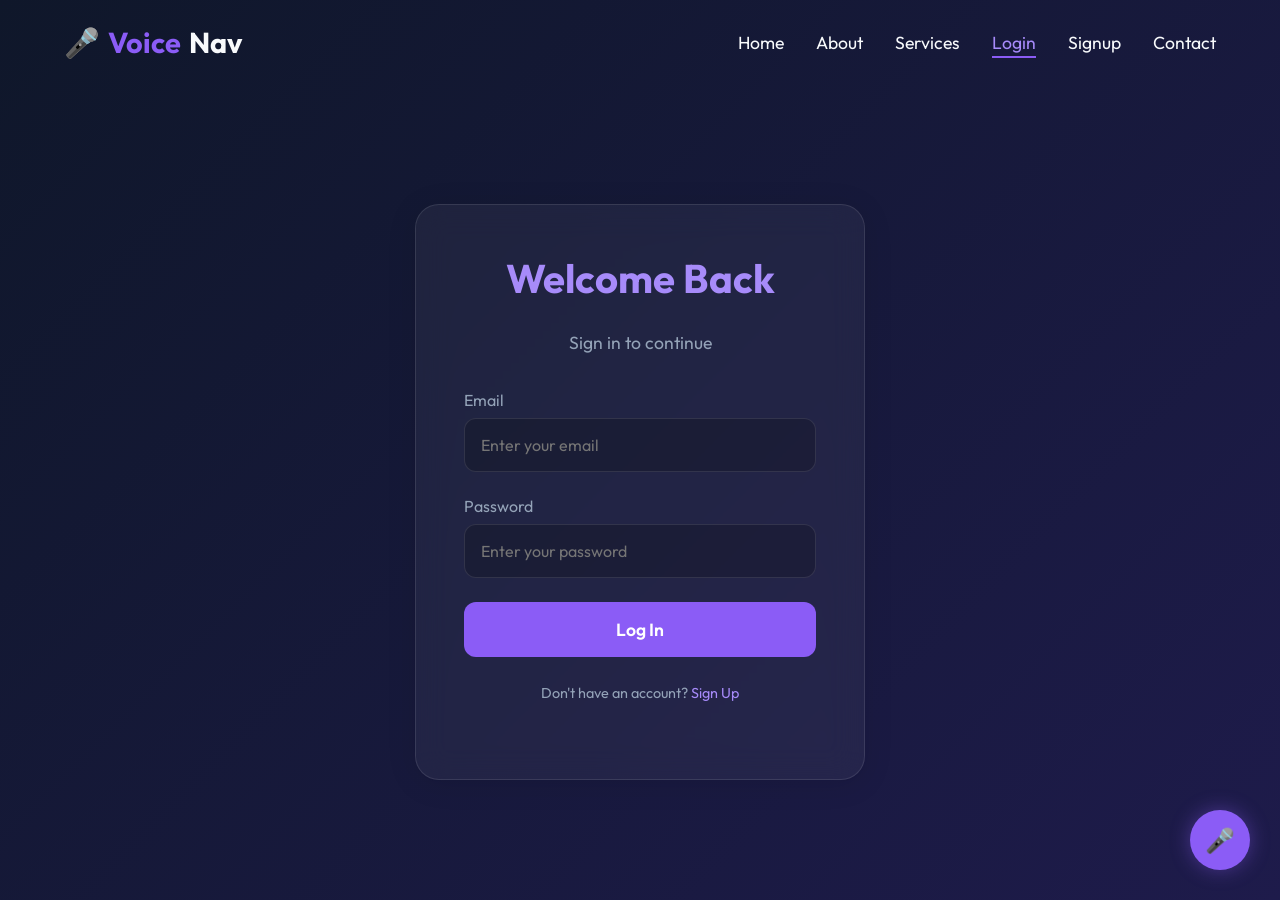
==== login.html @ f4565e4d "Add files via upload" ====
<!DOCTYPE html>
<html lang="en">
<head>
    <meta charset="UTF-8">
    <meta name="viewport" content="width=device-width, initial-scale=1.0">
    <title>Login - Speech Navigation</title>
    <meta name="description" content="Login to your account.">
    <link rel="stylesheet" href="css/style.css">
</head>
<body>
    <nav>
        <a href="index.html" class="logo">🎤 <span>Voice</span>Nav</a>
        <ul class="nav-links">
            <li><a href="index.html">Home</a></li>
            <li><a href="about.html">About</a></li>
            <li><a href="services.html">Services</a></li>
            <li><a href="login.html">Login</a></li>
            <li><a href="signup.html">Signup</a></li>
            <li><a href="contact.html">Contact</a></li>
        </ul>
    </nav>

    <main>
        <div class="glass-panel page-content" style="max-width: 450px; width: 100%;">
            <h2 style="text-align: center;">Welcome Back</h2>
            <p style="text-align: center; margin-bottom: 2rem;">Sign in to continue</p>
            
            <form onsubmit="event.preventDefault();">
                <div class="form-group">
                    <label for="email">Email</label>
                    <input type="email" id="email" placeholder="Enter your email" required>
                </div>
                <div class="form-group">
                    <label for="password">Password</label>
                    <input type="password" id="password" placeholder="Enter your password" required>
                </div>
                <button type="submit" class="btn-primary">Log In</button>
            </form>
            <p style="text-align: center; margin-top: 1.5rem; font-size: 0.9rem;">
                Don't have an account? <a href="signup.html" style="color: var(--accent-hover); text-decoration: none;">Sign Up</a>
            </p>
        </div>

        <!-- Floating Mic Button & Status Box (Required on every page for voice nav) -->
        <div class="mic-container" style="position: fixed; bottom: 20px; right: 20px; width: 80px; height: 80px; margin: 0;">
            <div class="wave"></div>
            <div class="wave"></div>
            <button class="mic-btn" id="micBtn" style="width: 60px; height: 60px; font-size: 1.5rem;">🎤</button>
        </div>
        <div class="glass-panel status-box" id="statusBox" style="position: fixed; bottom: 120px; right: 20px; z-index: 1000; min-width: 250px;">
            <div class="status-text" id="statusText">Status</div>
            <div class="recognized-text" id="recognizedText" style="font-size: 1.1rem;">Waiting...</div>
        </div>
    </main>

    <script src="js/navigation.js"></script>
    <script src="js/speech.js"></script>
</body>
</html>
---- css/style.css ----
@import url('https://fonts.googleapis.com/css2?family=Outfit:wght@300;400;600;700&display=swap');

:root {
    --bg-gradient-1: #0f172a;
    --bg-gradient-2: #1e1b4b;
    --glass-bg: rgba(255, 255, 255, 0.05);
    --glass-border: rgba(255, 255, 255, 0.1);
    --text-primary: #f8fafc;
    --text-secondary: #94a3b8;
    --accent-color: #8b5cf6;
    --accent-hover: #a78bfa;
    --success-color: #10b981;
    --error-color: #ef4444;
}

* {
    margin: 0;
    padding: 0;
    box-sizing: border-box;
    font-family: 'Outfit', sans-serif;
}

body {
    background: linear-gradient(135deg, var(--bg-gradient-1), var(--bg-gradient-2));
    color: var(--text-primary);
    min-height: 100vh;
    overflow-x: hidden;
    scroll-behavior: smooth;
    display: flex;
    flex-direction: column;
}

/* Glassmorphism Utilities */
.glass-panel {
    background: var(--glass-bg);
    backdrop-filter: blur(16px);
    -webkit-backdrop-filter: blur(16px);
    border: 1px solid var(--glass-border);
    border-radius: 24px;
    box-shadow: 0 4px 30px rgba(0, 0, 0, 0.1);
}

/* Navigation Bar */
nav {
    display: flex;
    justify-content: space-between;
    align-items: center;
    padding: 1.5rem 5%;
    position: sticky;
    top: 0;
    z-index: 100;
    transition: all 0.3s ease;
}

.logo {
    font-size: 1.8rem;
    font-weight: 700;
    color: var(--text-primary);
    text-decoration: none;
    display: flex;
    align-items: center;
    gap: 0.5rem;
}

.logo span {
    color: var(--accent-color);
}

.nav-links {
    display: flex;
    gap: 2rem;
    list-style: none;
}

.nav-links a {
    color: var(--text-primary);
    text-decoration: none;
    font-weight: 400;
    font-size: 1.1rem;
    transition: color 0.3s ease;
    position: relative;
}

.nav-links a::after {
    content: '';
    position: absolute;
    width: 0;
    height: 2px;
    bottom: -4px;
    left: 0;
    background-color: var(--accent-color);
    transition: width 0.3s ease;
}

.nav-links a:hover::after, .nav-links a.active::after {
    width: 100%;
}

.nav-links a:hover, .nav-links a.active {
    color: var(--accent-hover);
}

/* Main Content Container */
main {
    flex: 1;
    display: flex;
    flex-direction: column;
    align-items: center;
    justify-content: center;
    padding: 2rem;
    position: relative;
    z-index: 10;
}

.hero-section {
    text-align: center;
    max-width: 800px;
    margin: 0 auto;
    animation: fadeIn 1s ease-out;
}

h1 {
    font-size: 3.5rem;
    margin-bottom: 1rem;
    background: linear-gradient(to right, #fff, var(--accent-hover));
    -webkit-background-clip: text;
    -webkit-text-fill-color: transparent;
}

p.subtitle {
    font-size: 1.2rem;
    color: var(--text-secondary);
    margin-bottom: 2rem;
}

/* Floating Microphone Button */
.mic-container {
    position: relative;
    display: flex;
    justify-content: center;
    align-items: center;
    margin: 2rem auto;
    width: 150px;
    height: 150px;
}

.mic-btn {
    width: 80px;
    height: 80px;
    border-radius: 50%;
    background: var(--accent-color);
    border: none;
    color: white;
    font-size: 2rem;
    cursor: pointer;
    box-shadow: 0 0 20px rgba(139, 92, 246, 0.4);
    transition: all 0.3s ease;
    z-index: 2;
    display: flex;
    justify-content: center;
    align-items: center;
}

.mic-btn:hover {
    transform: scale(1.1);
    background: var(--accent-hover);
}

/* Listening Waves */
.wave {
    position: absolute;
    top: 50%;
    left: 50%;
    transform: translate(-50%, -50%);
    width: 80px;
    height: 80px;
    border-radius: 50%;
    background: var(--accent-color);
    opacity: 0;
    z-index: 1;
    pointer-events: none;
}

.listening .wave:nth-child(1) {
    animation: pulse 1.5s infinite;
}
.listening .wave:nth-child(2) {
    animation: pulse 1.5s infinite 0.5s;
}

@keyframes pulse {
    0% {
        transform: translate(-50%, -50%) scale(1);
        opacity: 0.6;
    }
    100% {
        transform: translate(-50%, -50%) scale(2.5);
        opacity: 0;
    }
}

/* Status Box */
.status-box {
    margin-top: 2rem;
    padding: 1.5rem 2.5rem;
    text-align: center;
    min-width: 300px;
    opacity: 0;
    transform: translateY(20px);
    transition: all 0.4s ease;
}

.status-box.visible {
    opacity: 1;
    transform: translateY(0);
}

.status-text {
    font-size: 1.2rem;
    font-weight: 600;
    margin-bottom: 0.5rem;
}

.recognized-text {
    font-size: 1.4rem;
    color: var(--accent-hover);
    min-height: 2rem;
}

/* Command Guide */
.command-guide {
    margin-top: 3rem;
    text-align: center;
    padding: 2rem;
    max-width: 600px;
}

.command-guide h3 {
    margin-bottom: 1rem;
    color: var(--text-secondary);
    font-weight: 400;
}

.badges {
    display: flex;
    flex-wrap: wrap;
    gap: 1rem;
    justify-content: center;
}

.badge {
    background: rgba(139, 92, 246, 0.1);
    color: var(--accent-hover);
    padding: 0.5rem 1rem;
    border-radius: 20px;
    font-size: 0.9rem;
    border: 1px solid rgba(139, 92, 246, 0.2);
}

/* Animations */
@keyframes fadeIn {
    from { opacity: 0; transform: translateY(20px); }
    to { opacity: 1; transform: translateY(0); }
}

/* Page specific content */
.page-content {
    max-width: 800px;
    margin: 2rem auto;
    padding: 3rem;
    animation: fadeIn 0.8s ease-out;
}

.page-content h2 {
    font-size: 2.5rem;
    margin-bottom: 1.5rem;
    color: var(--accent-hover);
}

.page-content p {
    font-size: 1.1rem;
    line-height: 1.8;
    color: var(--text-secondary);
    margin-bottom: 1.5rem;
}

/* Forms */
.form-group {
    margin-bottom: 1.5rem;
}

.form-group label {
    display: block;
    margin-bottom: 0.5rem;
    color: var(--text-secondary);
}

.form-group input, .form-group textarea {
    width: 100%;
    padding: 1rem;
    border-radius: 12px;
    border: 1px solid var(--glass-border);
    background: rgba(0, 0, 0, 0.2);
    color: white;
    font-family: inherit;
    font-size: 1rem;
    transition: all 0.3s ease;
}

.form-group input:focus, .form-group textarea:focus {
    outline: none;
    border-color: var(--accent-color);
    background: rgba(0, 0, 0, 0.4);
}

.btn-primary {
    background: var(--accent-color);
    color: white;
    border: none;
    padding: 1rem 2rem;
    border-radius: 12px;
    font-size: 1.1rem;
    font-weight: 600;
    cursor: pointer;
    width: 100%;
    transition: all 0.3s ease;
}

.btn-primary:hover {
    background: var(--accent-hover);
    transform: translateY(-2px);
}

/* Responsive */
@media (max-width: 768px) {
    .nav-links {
        display: none; /* simple hidden on mobile for this static design */
    }
    h1 {
        font-size: 2.5rem;
    }
    .page-content {
        padding: 2rem;
        margin: 1rem;
    }
}
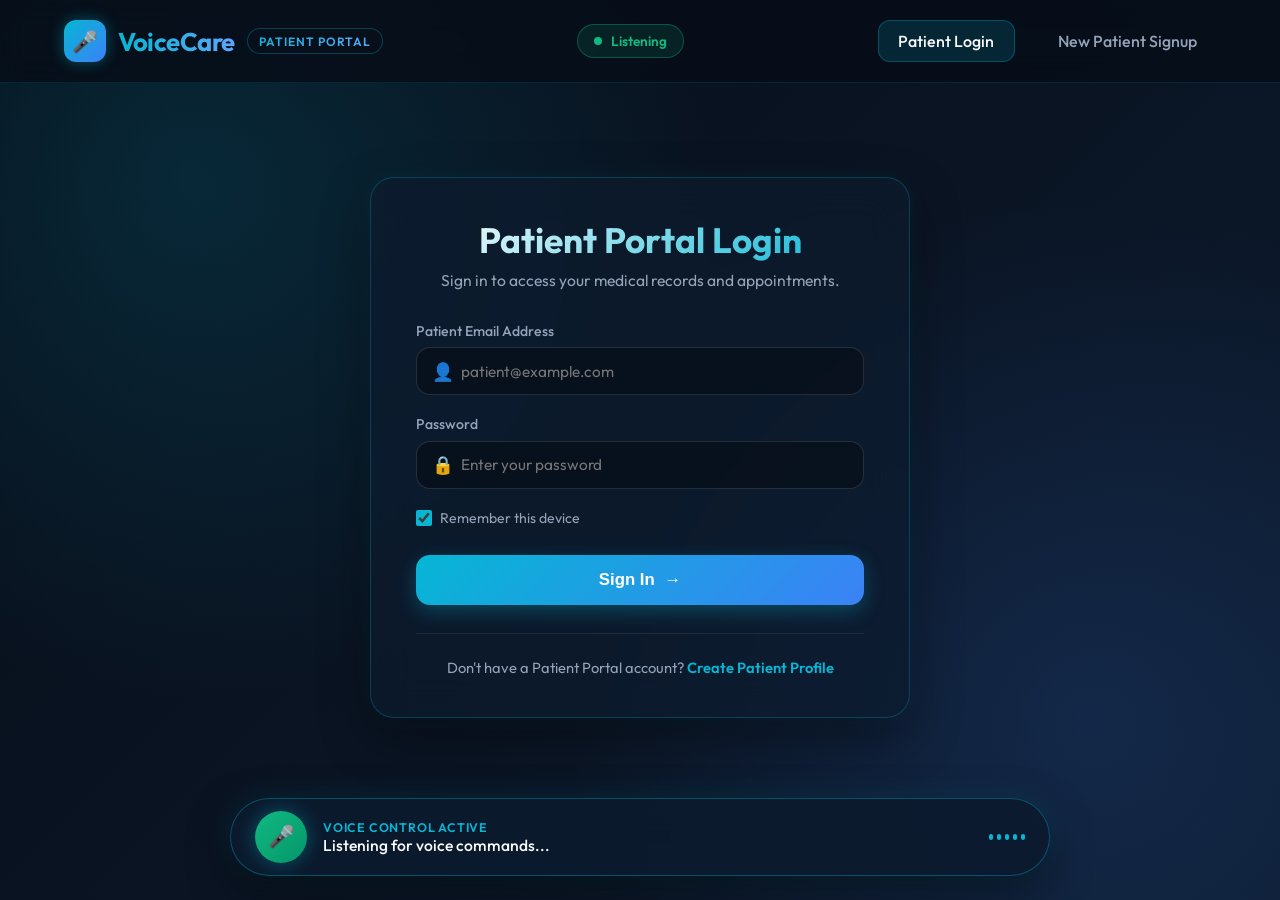
==== commit 2d2cba3f: "gr" ====
--- a/login.html
+++ b/login.html
@@ -3,56 +3,91 @@
 <head>
     <meta charset="UTF-8">
     <meta name="viewport" content="width=device-width, initial-scale=1.0">
-    <title>Login - Speech Navigation</title>
-    <meta name="description" content="Login to your account.">
+    <title>VoiceCare Patient Portal - Secure Login</title>
+    <meta name="description" content="Log in to your VoiceCare Patient Portal.">
     <link rel="stylesheet" href="css/style.css">
 </head>
 <body>
     <nav>
-        <a href="index.html" class="logo">🎤 <span>Voice</span>Nav</a>
+        <a href="login.html" class="logo">
+            <div class="logo-icon">🎤</div>
+            <span>VoiceCare</span>
+            <span class="portal-tag">Patient Portal</span>
+        </a>
+        <div id="voiceStatusPill" class="voice-status-pill">
+            <div class="live-dot"></div>
+            <span id="voiceStatusText">Listening</span>
+        </div>
         <ul class="nav-links">
-            <li><a href="index.html">Home</a></li>
-            <li><a href="about.html">About</a></li>
-            <li><a href="services.html">Services</a></li>
-            <li><a href="login.html">Login</a></li>
-            <li><a href="signup.html">Signup</a></li>
-            <li><a href="contact.html">Contact</a></li>
+            <li><a href="login.html" class="active">Patient Login</a></li>
+            <li><a href="signup.html">New Patient Signup</a></li>
         </ul>
     </nav>
 
     <main>
-        <div class="glass-panel page-content" style="max-width: 450px; width: 100%;">
-            <h2 style="text-align: center;">Welcome Back</h2>
-            <p style="text-align: center; margin-bottom: 2rem;">Sign in to continue</p>
+        <div class="glass-panel portal-card">
+            <div class="portal-header">
+                <h1>Patient Portal Login</h1>
+                <p>Sign in to access your medical records and appointments.</p>
+            </div>
             
-            <form onsubmit="event.preventDefault();">
+            <form id="loginForm" class="portal-form">
                 <div class="form-group">
-                    <label for="email">Email</label>
-                    <input type="email" id="email" placeholder="Enter your email" required>
+                    <label for="email">Patient Email Address</label>
+                    <div class="input-wrapper">
+                        <input type="email" id="email" placeholder="patient@example.com" required autocomplete="email">
+                        <span class="input-icon">👤</span>
+                    </div>
                 </div>
+
                 <div class="form-group">
                     <label for="password">Password</label>
-                    <input type="password" id="password" placeholder="Enter your password" required>
+                    <div class="input-wrapper">
+                        <input type="password" id="password" placeholder="Enter your password" required autocomplete="current-password">
+                        <span class="input-icon">🔒</span>
+                    </div>
                 </div>
-                <button type="submit" class="btn-primary">Log In</button>
+
+                <div class="form-options">
+                    <label class="checkbox-label">
+                        <input type="checkbox" id="remember" checked>
+                        <span>Remember this device</span>
+                    </label>
+                </div>
+
+                <button type="submit" class="btn-primary">
+                    <span>Sign In</span>
+                    <span>→</span>
+                </button>
             </form>
-            <p style="text-align: center; margin-top: 1.5rem; font-size: 0.9rem;">
-                Don't have an account? <a href="signup.html" style="color: var(--accent-hover); text-decoration: none;">Sign Up</a>
-            </p>
+
+            <div class="portal-footer">
+                Don't have a Patient Portal account? <a href="signup.html">Create Patient Profile</a>
+            </div>
         </div>
 
-        <!-- Floating Mic Button & Status Box (Required on every page for voice nav) -->
-        <div class="mic-container" style="position: fixed; bottom: 20px; right: 20px; width: 80px; height: 80px; margin: 0;">
-            <div class="wave"></div>
-            <div class="wave"></div>
-            <button class="mic-btn" id="micBtn" style="width: 60px; height: 60px; font-size: 1.5rem;">🎤</button>
-        </div>
-        <div class="glass-panel status-box" id="statusBox" style="position: fixed; bottom: 120px; right: 20px; z-index: 1000; min-width: 250px;">
-            <div class="status-text" id="statusText">Status</div>
-            <div class="recognized-text" id="recognizedText" style="font-size: 1.1rem;">Waiting...</div>
+        <!-- Voice Assistant Dock (Fixed Bottom) -->
+        <div class="voice-dock">
+            <div class="dock-left">
+                <div class="mic-button-wrapper">
+                    <button id="micBtn" class="mic-btn listening" title="Click to mute/unmute voice recognition">🎤</button>
+                </div>
+                <div class="mic-status-info">
+                    <span class="mic-status-title">Voice Control Active</span>
+                    <span id="micTranscript" class="mic-transcript">Listening for voice commands...</span>
+                </div>
+            </div>
+
+            <div id="visualizer" class="visualizer listening">
+                <div class="visualizer-bar"></div>
+                <div class="visualizer-bar"></div>
+                <div class="visualizer-bar"></div>
+                <div class="visualizer-bar"></div>
+                <div class="visualizer-bar"></div>
+            </div>
         </div>
     </main>
-
+    
     <script src="js/navigation.js"></script>
     <script src="js/speech.js"></script>
 </body>
--- a/css/style.css
+++ b/css/style.css
@@ -1,346 +1,621 @@
-@import url('https://fonts.googleapis.com/css2?family=Outfit:wght@300;400;600;700&display=swap');
+@import url('https://fonts.googleapis.com/css2?family=Outfit:wght@300;400;500;600;700&family=Inter:wght@300;400;500;600&display=swap');
 
 :root {
-    --bg-gradient-1: #0f172a;
-    --bg-gradient-2: #1e1b4b;
-    --glass-bg: rgba(255, 255, 255, 0.05);
-    --glass-border: rgba(255, 255, 255, 0.1);
+    --bg-dark-1: #070d18;
+    --bg-dark-2: #0d1b2e;
+    --bg-dark-3: #11223b;
+    
+    --accent-cyan: #06b6d4;
+    --accent-teal: #14b8a6;
+    --accent-blue: #3b82f6;
+    --accent-hover: #22d3ee;
+    
+    --success-color: #10b981;
+    --warning-color: #f59e0b;
+    --error-color: #ef4444;
+    
+    --glass-bg: rgba(17, 34, 59, 0.65);
+    --glass-card: rgba(13, 27, 46, 0.75);
+    --glass-border: rgba(6, 182, 212, 0.25);
+    --glass-border-hover: rgba(6, 182, 212, 0.6);
+    
     --text-primary: #f8fafc;
     --text-secondary: #94a3b8;
-    --accent-color: #8b5cf6;
-    --accent-hover: #a78bfa;
-    --success-color: #10b981;
-    --error-color: #ef4444;
+    --text-muted: #64748b;
 }
 
 * {
     margin: 0;
     padding: 0;
     box-sizing: border-box;
-    font-family: 'Outfit', sans-serif;
 }
 
 body {
-    background: linear-gradient(135deg, var(--bg-gradient-1), var(--bg-gradient-2));
+    background: radial-gradient(circle at 15% 20%, rgba(6, 182, 212, 0.15) 0%, transparent 40%),
+                radial-gradient(circle at 85% 80%, rgba(59, 130, 246, 0.15) 0%, transparent 40%),
+                linear-gradient(135deg, var(--bg-dark-1) 0%, var(--bg-dark-2) 100%);
     color: var(--text-primary);
+    font-family: 'Outfit', 'Inter', sans-serif;
     min-height: 100vh;
+    display: flex;
+    flex-direction: column;
     overflow-x: hidden;
-    scroll-behavior: smooth;
-    display: flex;
-    flex-direction: column;
-}
-
-/* Glassmorphism Utilities */
+}
+
+/* Glass Panels */
 .glass-panel {
-    background: var(--glass-bg);
-    backdrop-filter: blur(16px);
-    -webkit-backdrop-filter: blur(16px);
+    background: var(--glass-card);
+    backdrop-filter: blur(20px);
+    -webkit-backdrop-filter: blur(20px);
     border: 1px solid var(--glass-border);
     border-radius: 24px;
-    box-shadow: 0 4px 30px rgba(0, 0, 0, 0.1);
-}
-
-/* Navigation Bar */
+    box-shadow: 0 20px 50px rgba(0, 0, 0, 0.4), 0 0 25px rgba(6, 182, 212, 0.08);
+}
+
+/* Navbar */
 nav {
     display: flex;
     justify-content: space-between;
     align-items: center;
-    padding: 1.5rem 5%;
+    padding: 1.25rem 5%;
     position: sticky;
     top: 0;
     z-index: 100;
-    transition: all 0.3s ease;
+    background: rgba(7, 13, 24, 0.85);
+    backdrop-filter: blur(15px);
+    border-bottom: 1px solid rgba(6, 182, 212, 0.15);
 }
 
 .logo {
-    font-size: 1.8rem;
+    font-size: 1.6rem;
     font-weight: 700;
     color: var(--text-primary);
     text-decoration: none;
     display: flex;
     align-items: center;
+    gap: 0.75rem;
+    letter-spacing: -0.5px;
+}
+
+.logo-icon {
+    width: 42px;
+    height: 42px;
+    border-radius: 12px;
+    background: linear-gradient(135deg, var(--accent-cyan), var(--accent-blue));
+    display: flex;
+    align-items: center;
+    justify-content: center;
+    font-size: 1.3rem;
+    box-shadow: 0 0 15px rgba(6, 182, 212, 0.4);
+}
+
+.logo span {
+    background: linear-gradient(to right, var(--accent-cyan), #60a5fa);
+    -webkit-background-clip: text;
+    -webkit-text-fill-color: transparent;
+}
+
+.portal-tag {
+    font-size: 0.75rem;
+    text-transform: uppercase;
+    letter-spacing: 1px;
+    background: rgba(6, 182, 212, 0.15);
+    color: var(--accent-cyan);
+    padding: 0.3rem 0.7rem;
+    border-radius: 20px;
+    border: 1px solid rgba(6, 182, 212, 0.3);
+    font-weight: 600;
+}
+
+.nav-links {
+    display: flex;
+    gap: 1.5rem;
+    list-style: none;
+    align-items: center;
+}
+
+.nav-links a {
+    color: var(--text-secondary);
+    text-decoration: none;
+    font-weight: 500;
+    font-size: 1rem;
+    padding: 0.6rem 1.2rem;
+    border-radius: 12px;
+    transition: all 0.3s ease;
+    display: flex;
+    align-items: center;
     gap: 0.5rem;
 }
 
-.logo span {
-    color: var(--accent-color);
-}
-
-.nav-links {
-    display: flex;
-    gap: 2rem;
-    list-style: none;
-}
-
-.nav-links a {
+.nav-links a:hover, .nav-links a.active {
     color: var(--text-primary);
-    text-decoration: none;
-    font-weight: 400;
-    font-size: 1.1rem;
-    transition: color 0.3s ease;
-    position: relative;
-}
-
-.nav-links a::after {
-    content: '';
-    position: absolute;
-    width: 0;
-    height: 2px;
-    bottom: -4px;
-    left: 0;
-    background-color: var(--accent-color);
-    transition: width 0.3s ease;
-}
-
-.nav-links a:hover::after, .nav-links a.active::after {
-    width: 100%;
-}
-
-.nav-links a:hover, .nav-links a.active {
-    color: var(--accent-hover);
-}
-
-/* Main Content Container */
+    background: rgba(6, 182, 212, 0.15);
+    border: 1px solid rgba(6, 182, 212, 0.3);
+}
+
+.voice-status-pill {
+    display: flex;
+    align-items: center;
+    gap: 0.6rem;
+    background: rgba(16, 185, 129, 0.12);
+    border: 1px solid rgba(16, 185, 129, 0.35);
+    color: var(--success-color);
+    padding: 0.45rem 1rem;
+    border-radius: 20px;
+    font-size: 0.85rem;
+    font-weight: 600;
+}
+
+.voice-status-pill.error {
+    background: rgba(239, 68, 68, 0.12);
+    border-color: rgba(239, 68, 68, 0.35);
+    color: var(--error-color);
+}
+
+.live-dot {
+    width: 8px;
+    height: 8px;
+    border-radius: 50%;
+    background: var(--success-color);
+    animation: ping 1.5s infinite;
+}
+
+@keyframes ping {
+    0% { transform: scale(1); opacity: 1; }
+    75% { transform: scale(2); opacity: 0; }
+    100% { transform: scale(1); opacity: 0; }
+}
+
+/* Main Container */
 main {
     flex: 1;
     display: flex;
     flex-direction: column;
     align-items: center;
     justify-content: center;
-    padding: 2rem;
+    padding: 2.5rem 1.5rem 8rem 1.5rem;
     position: relative;
     z-index: 10;
 }
 
-.hero-section {
+/* Page Card Content */
+.portal-card {
+    max-width: 540px;
+    width: 100%;
+    padding: 2.5rem 2.8rem;
+    margin: 1rem auto;
+    animation: slideUp 0.6s cubic-bezier(0.16, 1, 0.3, 1);
+}
+
+.portal-card.signup-card {
+    max-width: 680px;
+}
+
+@keyframes slideUp {
+    from { opacity: 0; transform: translateY(30px); }
+    to { opacity: 1; transform: translateY(0); }
+}
+
+.portal-header {
     text-align: center;
-    max-width: 800px;
-    margin: 0 auto;
-    animation: fadeIn 1s ease-out;
-}
-
-h1 {
-    font-size: 3.5rem;
+    margin-bottom: 2rem;
+}
+
+.portal-badge {
+    display: inline-flex;
+    align-items: center;
+    gap: 0.5rem;
+    padding: 0.4rem 0.9rem;
+    border-radius: 20px;
+    background: rgba(6, 182, 212, 0.12);
+    border: 1px solid rgba(6, 182, 212, 0.3);
+    color: var(--accent-cyan);
+    font-size: 0.82rem;
+    font-weight: 600;
     margin-bottom: 1rem;
-    background: linear-gradient(to right, #fff, var(--accent-hover));
+}
+
+.portal-header h1 {
+    font-size: 2.2rem;
+    font-weight: 700;
+    margin-bottom: 0.5rem;
+    background: linear-gradient(135deg, #ffffff 0%, var(--accent-cyan) 100%);
     -webkit-background-clip: text;
     -webkit-text-fill-color: transparent;
 }
 
-p.subtitle {
-    font-size: 1.2rem;
+.portal-header p {
     color: var(--text-secondary);
-    margin-bottom: 2rem;
-}
-
-/* Floating Microphone Button */
-.mic-container {
+    font-size: 0.98rem;
+}
+
+/* Forms */
+.portal-form {
+    display: flex;
+    flex-direction: column;
+    gap: 1.25rem;
+}
+
+.form-row {
+    display: grid;
+    grid-template-columns: 1fr 1fr;
+    gap: 1.25rem;
+}
+
+.form-group {
+    display: flex;
+    flex-direction: column;
+    gap: 0.45rem;
     position: relative;
-    display: flex;
-    justify-content: center;
-    align-items: center;
-    margin: 2rem auto;
-    width: 150px;
-    height: 150px;
-}
-
-.mic-btn {
-    width: 80px;
-    height: 80px;
-    border-radius: 50%;
-    background: var(--accent-color);
+}
+
+.form-group label {
+    font-size: 0.88rem;
+    font-weight: 500;
+    color: var(--text-secondary);
+    display: flex;
+    justify-content: space-between;
+    align-items: center;
+}
+
+.voice-hint {
+    font-size: 0.74rem;
+    color: var(--accent-cyan);
+    font-weight: 500;
+    opacity: 0.9;
+}
+
+.input-wrapper {
+    position: relative;
+    display: flex;
+    align-items: center;
+}
+
+.input-wrapper input, .input-wrapper select {
+    width: 100%;
+    padding: 0.85rem 1rem 0.85rem 2.75rem;
+    border-radius: 14px;
+    border: 1px solid rgba(255, 255, 255, 0.12);
+    background: rgba(7, 13, 24, 0.65);
+    color: var(--text-primary);
+    font-size: 0.96rem;
+    font-family: inherit;
+    transition: all 0.25s ease;
+}
+
+.input-wrapper select {
+    cursor: pointer;
+}
+
+.input-wrapper select option {
+    background: var(--bg-dark-2);
+    color: var(--text-primary);
+}
+
+.input-icon {
+    position: absolute;
+    left: 1rem;
+    color: var(--text-muted);
+    font-size: 1.1rem;
+    pointer-events: none;
+    transition: color 0.25s ease;
+}
+
+.input-wrapper input:focus, .input-wrapper select:focus {
+    outline: none;
+    border-color: var(--accent-cyan);
+    box-shadow: 0 0 0 3px rgba(6, 182, 212, 0.15);
+    background: rgba(7, 13, 24, 0.9);
+}
+
+.input-wrapper input:focus ~ .input-icon {
+    color: var(--accent-cyan);
+}
+
+/* Voice Filled Animation */
+@keyframes voiceFlash {
+    0% { border-color: var(--accent-cyan); box-shadow: 0 0 15px rgba(6, 182, 212, 0.6); }
+    100% { border-color: rgba(255, 255, 255, 0.12); box-shadow: none; }
+}
+
+.voice-filled {
+    animation: voiceFlash 1.5s ease;
+}
+
+.form-options {
+    display: flex;
+    justify-content: space-between;
+    align-items: center;
+    font-size: 0.88rem;
+    color: var(--text-secondary);
+}
+
+.checkbox-label {
+    display: flex;
+    align-items: center;
+    gap: 0.5rem;
+    cursor: pointer;
+}
+
+.checkbox-label input[type="checkbox"] {
+    width: 16px;
+    height: 16px;
+    accent-color: var(--accent-cyan);
+    cursor: pointer;
+}
+
+.btn-primary {
+    background: linear-gradient(135deg, var(--accent-cyan) 0%, var(--accent-blue) 100%);
+    color: #ffffff;
     border: none;
-    color: white;
-    font-size: 2rem;
-    cursor: pointer;
-    box-shadow: 0 0 20px rgba(139, 92, 246, 0.4);
-    transition: all 0.3s ease;
-    z-index: 2;
-    display: flex;
-    justify-content: center;
-    align-items: center;
-}
-
-.mic-btn:hover {
-    transform: scale(1.1);
-    background: var(--accent-hover);
-}
-
-/* Listening Waves */
-.wave {
-    position: absolute;
-    top: 50%;
-    left: 50%;
-    transform: translate(-50%, -50%);
-    width: 80px;
-    height: 80px;
-    border-radius: 50%;
-    background: var(--accent-color);
-    opacity: 0;
-    z-index: 1;
-    pointer-events: none;
-}
-
-.listening .wave:nth-child(1) {
-    animation: pulse 1.5s infinite;
-}
-.listening .wave:nth-child(2) {
-    animation: pulse 1.5s infinite 0.5s;
-}
-
-@keyframes pulse {
-    0% {
-        transform: translate(-50%, -50%) scale(1);
-        opacity: 0.6;
-    }
-    100% {
-        transform: translate(-50%, -50%) scale(2.5);
-        opacity: 0;
-    }
-}
-
-/* Status Box */
-.status-box {
-    margin-top: 2rem;
-    padding: 1.5rem 2.5rem;
-    text-align: center;
-    min-width: 300px;
-    opacity: 0;
-    transform: translateY(20px);
-    transition: all 0.4s ease;
-}
-
-.status-box.visible {
-    opacity: 1;
-    transform: translateY(0);
-}
-
-.status-text {
-    font-size: 1.2rem;
-    font-weight: 600;
-    margin-bottom: 0.5rem;
-}
-
-.recognized-text {
-    font-size: 1.4rem;
-    color: var(--accent-hover);
-    min-height: 2rem;
-}
-
-/* Command Guide */
-.command-guide {
-    margin-top: 3rem;
-    text-align: center;
-    padding: 2rem;
-    max-width: 600px;
-}
-
-.command-guide h3 {
-    margin-bottom: 1rem;
-    color: var(--text-secondary);
-    font-weight: 400;
-}
-
-.badges {
-    display: flex;
-    flex-wrap: wrap;
-    gap: 1rem;
-    justify-content: center;
-}
-
-.badge {
-    background: rgba(139, 92, 246, 0.1);
-    color: var(--accent-hover);
-    padding: 0.5rem 1rem;
-    border-radius: 20px;
-    font-size: 0.9rem;
-    border: 1px solid rgba(139, 92, 246, 0.2);
-}
-
-/* Animations */
-@keyframes fadeIn {
-    from { opacity: 0; transform: translateY(20px); }
-    to { opacity: 1; transform: translateY(0); }
-}
-
-/* Page specific content */
-.page-content {
-    max-width: 800px;
-    margin: 2rem auto;
-    padding: 3rem;
-    animation: fadeIn 0.8s ease-out;
-}
-
-.page-content h2 {
-    font-size: 2.5rem;
-    margin-bottom: 1.5rem;
-    color: var(--accent-hover);
-}
-
-.page-content p {
-    font-size: 1.1rem;
-    line-height: 1.8;
-    color: var(--text-secondary);
-    margin-bottom: 1.5rem;
-}
-
-/* Forms */
-.form-group {
-    margin-bottom: 1.5rem;
-}
-
-.form-group label {
-    display: block;
-    margin-bottom: 0.5rem;
-    color: var(--text-secondary);
-}
-
-.form-group input, .form-group textarea {
-    width: 100%;
-    padding: 1rem;
-    border-radius: 12px;
-    border: 1px solid var(--glass-border);
-    background: rgba(0, 0, 0, 0.2);
-    color: white;
-    font-family: inherit;
-    font-size: 1rem;
-    transition: all 0.3s ease;
-}
-
-.form-group input:focus, .form-group textarea:focus {
-    outline: none;
-    border-color: var(--accent-color);
-    background: rgba(0, 0, 0, 0.4);
-}
-
-.btn-primary {
-    background: var(--accent-color);
-    color: white;
-    border: none;
-    padding: 1rem 2rem;
-    border-radius: 12px;
-    font-size: 1.1rem;
+    padding: 0.95rem 1.75rem;
+    border-radius: 14px;
+    font-size: 1.05rem;
     font-weight: 600;
     cursor: pointer;
     width: 100%;
     transition: all 0.3s ease;
+    box-shadow: 0 6px 20px rgba(6, 182, 212, 0.3);
+    display: flex;
+    align-items: center;
+    justify-content: center;
+    gap: 0.6rem;
+    margin-top: 0.5rem;
 }
 
 .btn-primary:hover {
-    background: var(--accent-hover);
     transform: translateY(-2px);
-}
-
-/* Responsive */
+    box-shadow: 0 10px 25px rgba(6, 182, 212, 0.45);
+}
+
+.portal-footer {
+    text-align: center;
+    margin-top: 1.75rem;
+    padding-top: 1.5rem;
+    border-top: 1px solid rgba(255, 255, 255, 0.08);
+    font-size: 0.92rem;
+    color: var(--text-secondary);
+}
+
+.portal-footer a {
+    color: var(--accent-cyan);
+    text-decoration: none;
+    font-weight: 600;
+    transition: color 0.2s ease;
+}
+
+.portal-footer a:hover {
+    color: var(--accent-hover);
+    text-decoration: underline;
+}
+
+/* Voice Assistant Dock (Fixed Bottom) */
+.voice-dock {
+    position: fixed;
+    bottom: 24px;
+    left: 50%;
+    transform: translateX(-50%);
+    z-index: 1000;
+    width: 90%;
+    max-width: 820px;
+    background: rgba(13, 27, 46, 0.92);
+    backdrop-filter: blur(25px);
+    -webkit-backdrop-filter: blur(25px);
+    border: 1px solid rgba(6, 182, 212, 0.35);
+    border-radius: 60px;
+    padding: 0.75rem 1.5rem;
+    display: flex;
+    align-items: center;
+    justify-content: space-between;
+    gap: 1.25rem;
+    box-shadow: 0 15px 40px rgba(0, 0, 0, 0.5), 0 0 30px rgba(6, 182, 212, 0.15);
+}
+
+.dock-left {
+    display: flex;
+    align-items: center;
+    gap: 1rem;
+}
+
+.mic-button-wrapper {
+    position: relative;
+    display: flex;
+    align-items: center;
+    justify-content: center;
+}
+
+.mic-btn {
+    width: 52px;
+    height: 52px;
+    border-radius: 50%;
+    background: linear-gradient(135deg, var(--accent-cyan), var(--accent-blue));
+    border: none;
+    color: white;
+    font-size: 1.35rem;
+    cursor: pointer;
+    display: flex;
+    align-items: center;
+    justify-content: center;
+    transition: all 0.3s ease;
+    z-index: 2;
+    box-shadow: 0 0 20px rgba(6, 182, 212, 0.4);
+}
+
+.mic-btn.listening {
+    background: linear-gradient(135deg, var(--success-color), #059669);
+    animation: pulseGlow 1.8s infinite;
+}
+
+.mic-btn.stopped {
+    background: linear-gradient(135deg, #64748b, #475569);
+}
+
+@keyframes pulseGlow {
+    0% { box-shadow: 0 0 10px rgba(16, 185, 129, 0.5); }
+    50% { box-shadow: 0 0 28px rgba(16, 185, 129, 0.9); }
+    100% { box-shadow: 0 0 10px rgba(16, 185, 129, 0.5); }
+}
+
+.mic-status-info {
+    display: flex;
+    flex-direction: column;
+}
+
+.mic-status-title {
+    font-size: 0.78rem;
+    text-transform: uppercase;
+    letter-spacing: 0.8px;
+    color: var(--accent-cyan);
+    font-weight: 600;
+}
+
+.mic-transcript {
+    font-size: 0.98rem;
+    font-weight: 500;
+    color: var(--text-primary);
+    white-space: nowrap;
+    overflow: hidden;
+    text-overflow: ellipsis;
+    max-width: 320px;
+}
+
+/* Audio Visualizer Bars */
+.visualizer {
+    display: flex;
+    align-items: center;
+    gap: 4px;
+    height: 28px;
+}
+
+.visualizer-bar {
+    width: 4px;
+    height: 6px;
+    border-radius: 2px;
+    background: var(--accent-cyan);
+    transition: height 0.15s ease;
+}
+
+.listening .visualizer-bar:nth-child(1) { animation: bounceBar 0.8s infinite 0.1s; }
+.listening .visualizer-bar:nth-child(2) { animation: bounceBar 0.8s infinite 0.3s; }
+.listening .visualizer-bar:nth-child(3) { animation: bounceBar 0.8s infinite 0.2s; }
+.listening .visualizer-bar:nth-child(4) { animation: bounceBar 0.8s infinite 0.4s; }
+.listening .visualizer-bar:nth-child(5) { animation: bounceBar 0.8s infinite 0.15s; }
+
+@keyframes bounceBar {
+    0%, 100% { height: 6px; }
+    50% { height: 24px; }
+}
+
+/* Comprehensive Mobile Responsive Layout */
 @media (max-width: 768px) {
+    nav {
+        flex-direction: column;
+        gap: 0.85rem;
+        padding: 1rem;
+    }
+
     .nav-links {
-        display: none; /* simple hidden on mobile for this static design */
-    }
-    h1 {
-        font-size: 2.5rem;
-    }
-    .page-content {
-        padding: 2rem;
-        margin: 1rem;
-    }
-}
+        gap: 0.75rem;
+        flex-wrap: wrap;
+        justify-content: center;
+    }
+
+    .nav-links a {
+        font-size: 0.92rem;
+        padding: 0.5rem 0.95rem;
+    }
+
+    .voice-status-pill {
+        font-size: 0.78rem;
+        padding: 0.35rem 0.85rem;
+    }
+
+    main {
+        padding: 1.25rem 1rem 7.5rem 1rem;
+    }
+
+    .portal-card {
+        padding: 1.75rem 1.35rem;
+        border-radius: 20px;
+        margin: 0.5rem auto;
+    }
+
+    .portal-header h1 {
+        font-size: 1.75rem;
+    }
+
+    .portal-header p {
+        font-size: 0.9rem;
+    }
+
+    .form-row {
+        grid-template-columns: 1fr;
+        gap: 1.1rem;
+    }
+
+    /* Prevent iOS auto-zoom on input tap by enforcing 16px minimum */
+    .input-wrapper input, .input-wrapper select {
+        font-size: 16px;
+        padding: 0.85rem 1rem 0.85rem 2.6rem;
+    }
+
+    .btn-primary {
+        min-height: 50px;
+        font-size: 1rem;
+    }
+
+    .voice-dock {
+        width: 93%;
+        bottom: 14px;
+        border-radius: 35px;
+        padding: 0.7rem 1.1rem;
+        flex-direction: row;
+        align-items: center;
+        justify-content: space-between;
+        gap: 0.75rem;
+    }
+
+    .dock-left {
+        gap: 0.75rem;
+    }
+
+    .mic-btn {
+        width: 44px;
+        height: 44px;
+        font-size: 1.15rem;
+    }
+
+    .mic-status-title {
+        font-size: 0.7rem;
+    }
+
+    .mic-transcript {
+        max-width: 175px;
+        font-size: 0.85rem;
+    }
+}
+
+@media (max-width: 480px) {
+    .portal-card {
+        padding: 1.4rem 1.1rem;
+    }
+
+    .portal-header h1 {
+        font-size: 1.5rem;
+    }
+
+    .nav-links {
+        width: 100%;
+        justify-content: center;
+    }
+
+    .nav-links a {
+        flex: 1;
+        justify-content: center;
+        text-align: center;
+    }
+
+    .mic-transcript {
+        max-width: 135px;
+    }
+}
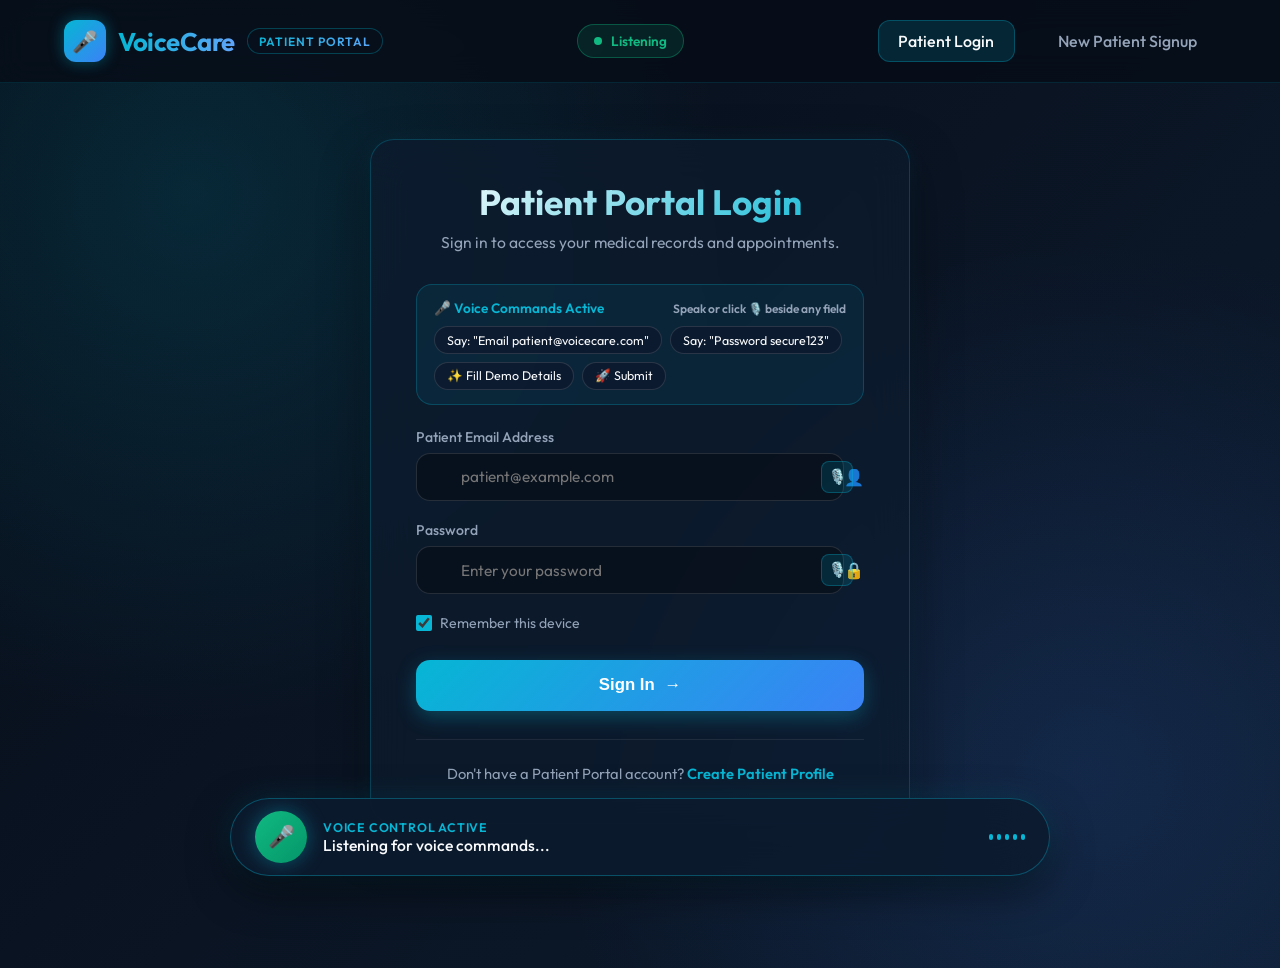
==== commit 6eb23129: "fr" ====
--- a/login.html
+++ b/login.html
@@ -31,12 +31,26 @@
                 <p>Sign in to access your medical records and appointments.</p>
             </div>
             
+            <div class="voice-guide-banner">
+                <div class="voice-guide-title">
+                    <span>🎤 Voice Commands Active</span>
+                    <span style="font-size: 0.75rem; color: var(--text-secondary);">Speak or click 🎙️ beside any field</span>
+                </div>
+                <div class="voice-chips">
+                    <span class="voice-chip" data-voice-cmd="email patient@voicecare.com">Say: "Email patient@voicecare.com"</span>
+                    <span class="voice-chip" data-voice-cmd="password secure123">Say: "Password secure123"</span>
+                    <span class="voice-chip" data-voice-cmd="fill demo details">✨ Fill Demo Details</span>
+                    <span class="voice-chip" data-voice-cmd="submit">🚀 Submit</span>
+                </div>
+            </div>
+
             <form id="loginForm" class="portal-form">
                 <div class="form-group">
                     <label for="email">Patient Email Address</label>
                     <div class="input-wrapper">
                         <input type="email" id="email" placeholder="patient@example.com" required autocomplete="email">
                         <span class="input-icon">👤</span>
+                        <button type="button" class="field-mic-btn" title="Click to dictate directly into Email field" data-field="email">🎙️</button>
                     </div>
                 </div>
 
@@ -45,6 +59,7 @@
                     <div class="input-wrapper">
                         <input type="password" id="password" placeholder="Enter your password" required autocomplete="current-password">
                         <span class="input-icon">🔒</span>
+                        <button type="button" class="field-mic-btn" title="Click to dictate directly into Password field" data-field="password">🎙️</button>
                     </div>
                 </div>
 
--- a/css/style.css
+++ b/css/style.css
@@ -4,21 +4,21 @@
     --bg-dark-1: #070d18;
     --bg-dark-2: #0d1b2e;
     --bg-dark-3: #11223b;
-    
+
     --accent-cyan: #06b6d4;
     --accent-teal: #14b8a6;
     --accent-blue: #3b82f6;
     --accent-hover: #22d3ee;
-    
+
     --success-color: #10b981;
     --warning-color: #f59e0b;
     --error-color: #ef4444;
-    
+
     --glass-bg: rgba(17, 34, 59, 0.65);
     --glass-card: rgba(13, 27, 46, 0.75);
     --glass-border: rgba(6, 182, 212, 0.25);
     --glass-border-hover: rgba(6, 182, 212, 0.6);
-    
+
     --text-primary: #f8fafc;
     --text-secondary: #94a3b8;
     --text-muted: #64748b;
@@ -32,8 +32,8 @@
 
 body {
     background: radial-gradient(circle at 15% 20%, rgba(6, 182, 212, 0.15) 0%, transparent 40%),
-                radial-gradient(circle at 85% 80%, rgba(59, 130, 246, 0.15) 0%, transparent 40%),
-                linear-gradient(135deg, var(--bg-dark-1) 0%, var(--bg-dark-2) 100%);
+        radial-gradient(circle at 85% 80%, rgba(59, 130, 246, 0.15) 0%, transparent 40%),
+        linear-gradient(135deg, var(--bg-dark-1) 0%, var(--bg-dark-2) 100%);
     color: var(--text-primary);
     font-family: 'Outfit', 'Inter', sans-serif;
     min-height: 100vh;
@@ -127,7 +127,8 @@
     gap: 0.5rem;
 }
 
-.nav-links a:hover, .nav-links a.active {
+.nav-links a:hover,
+.nav-links a.active {
     color: var(--text-primary);
     background: rgba(6, 182, 212, 0.15);
     border: 1px solid rgba(6, 182, 212, 0.3);
@@ -161,9 +162,20 @@
 }
 
 @keyframes ping {
-    0% { transform: scale(1); opacity: 1; }
-    75% { transform: scale(2); opacity: 0; }
-    100% { transform: scale(1); opacity: 0; }
+    0% {
+        transform: scale(1);
+        opacity: 1;
+    }
+
+    75% {
+        transform: scale(2);
+        opacity: 0;
+    }
+
+    100% {
+        transform: scale(1);
+        opacity: 0;
+    }
 }
 
 /* Main Container */
@@ -192,8 +204,15 @@
 }
 
 @keyframes slideUp {
-    from { opacity: 0; transform: translateY(30px); }
-    to { opacity: 1; transform: translateY(0); }
+    from {
+        opacity: 0;
+        transform: translateY(30px);
+    }
+
+    to {
+        opacity: 1;
+        transform: translateY(0);
+    }
 }
 
 .portal-header {
@@ -271,9 +290,10 @@
     align-items: center;
 }
 
-.input-wrapper input, .input-wrapper select {
+.input-wrapper input,
+.input-wrapper select {
     width: 100%;
-    padding: 0.85rem 1rem 0.85rem 2.75rem;
+    padding: 0.85rem 2.85rem 0.85rem 2.75rem;
     border-radius: 14px;
     border: 1px solid rgba(255, 255, 255, 0.12);
     background: rgba(7, 13, 24, 0.65);
@@ -283,39 +303,93 @@
     transition: all 0.25s ease;
 }
 
-.input-wrapper select {
+.field-mic-btn {
+    position: absolute;
+    right: 0.7rem;
+    background: rgba(6, 182, 212, 0.15);
+    border: 1px solid rgba(6, 182, 212, 0.3);
+    color: var(--accent-cyan);
+    width: 32px;
+    height: 32px;
+    border-radius: 8px;
+    display: flex;
+    align-items: center;
+    justify-content: center;
     cursor: pointer;
-}
-
-.input-wrapper select option {
-    background: var(--bg-dark-2);
+    font-size: 0.95rem;
+    transition: all 0.25s ease;
+}
+
+.field-mic-btn:hover {
+    background: var(--accent-cyan);
+    color: #ffffff;
+    transform: scale(1.08);
+    box-shadow: 0 0 12px rgba(6, 182, 212, 0.5);
+}
+
+.field-mic-btn.listening-field {
+    background: var(--success-color);
+    color: #ffffff;
+    border-color: var(--success-color);
+    animation: pulseGlow 1.2s infinite;
+}
+
+/* Voice Guide Banner */
+.voice-guide-banner {
+    background: rgba(6, 182, 212, 0.08);
+    border: 1px solid rgba(6, 182, 212, 0.25);
+    border-radius: 16px;
+    padding: 0.9rem 1.1rem;
+    margin-bottom: 1.4rem;
+    display: flex;
+    flex-direction: column;
+    gap: 0.55rem;
+}
+
+.voice-guide-title {
+    display: flex;
+    align-items: center;
+    justify-content: space-between;
+    font-size: 0.85rem;
+    font-weight: 600;
+    color: var(--accent-cyan);
+}
+
+.voice-chips {
+    display: flex;
+    flex-wrap: wrap;
+    gap: 0.45rem;
+}
+
+.voice-chip {
+    background: rgba(13, 27, 46, 0.85);
+    border: 1px solid rgba(255, 255, 255, 0.12);
     color: var(--text-primary);
-}
-
-.input-icon {
-    position: absolute;
-    left: 1rem;
-    color: var(--text-muted);
-    font-size: 1.1rem;
-    pointer-events: none;
-    transition: color 0.25s ease;
-}
-
-.input-wrapper input:focus, .input-wrapper select:focus {
-    outline: none;
+    padding: 0.35rem 0.75rem;
+    border-radius: 20px;
+    font-size: 0.78rem;
+    cursor: pointer;
+    transition: all 0.2s ease;
+}
+
+.voice-chip:hover {
     border-color: var(--accent-cyan);
-    box-shadow: 0 0 0 3px rgba(6, 182, 212, 0.15);
-    background: rgba(7, 13, 24, 0.9);
-}
-
-.input-wrapper input:focus ~ .input-icon {
-    color: var(--accent-cyan);
+    background: rgba(6, 182, 212, 0.18);
+    transform: translateY(-1px);
 }
 
 /* Voice Filled Animation */
 @keyframes voiceFlash {
-    0% { border-color: var(--accent-cyan); box-shadow: 0 0 15px rgba(6, 182, 212, 0.6); }
-    100% { border-color: rgba(255, 255, 255, 0.12); box-shadow: none; }
+    0% {
+        border-color: var(--accent-cyan);
+        box-shadow: 0 0 18px rgba(6, 182, 212, 0.7);
+        background: rgba(6, 182, 212, 0.15);
+    }
+
+    100% {
+        border-color: rgba(255, 255, 255, 0.12);
+        box-shadow: none;
+    }
 }
 
 .voice-filled {
@@ -451,9 +525,17 @@
 }
 
 @keyframes pulseGlow {
-    0% { box-shadow: 0 0 10px rgba(16, 185, 129, 0.5); }
-    50% { box-shadow: 0 0 28px rgba(16, 185, 129, 0.9); }
-    100% { box-shadow: 0 0 10px rgba(16, 185, 129, 0.5); }
+    0% {
+        box-shadow: 0 0 10px rgba(16, 185, 129, 0.5);
+    }
+
+    50% {
+        box-shadow: 0 0 28px rgba(16, 185, 129, 0.9);
+    }
+
+    100% {
+        box-shadow: 0 0 10px rgba(16, 185, 129, 0.5);
+    }
 }
 
 .mic-status-info {
@@ -495,15 +577,36 @@
     transition: height 0.15s ease;
 }
 
-.listening .visualizer-bar:nth-child(1) { animation: bounceBar 0.8s infinite 0.1s; }
-.listening .visualizer-bar:nth-child(2) { animation: bounceBar 0.8s infinite 0.3s; }
-.listening .visualizer-bar:nth-child(3) { animation: bounceBar 0.8s infinite 0.2s; }
-.listening .visualizer-bar:nth-child(4) { animation: bounceBar 0.8s infinite 0.4s; }
-.listening .visualizer-bar:nth-child(5) { animation: bounceBar 0.8s infinite 0.15s; }
+.listening .visualizer-bar:nth-child(1) {
+    animation: bounceBar 0.8s infinite 0.1s;
+}
+
+.listening .visualizer-bar:nth-child(2) {
+    animation: bounceBar 0.8s infinite 0.3s;
+}
+
+.listening .visualizer-bar:nth-child(3) {
+    animation: bounceBar 0.8s infinite 0.2s;
+}
+
+.listening .visualizer-bar:nth-child(4) {
+    animation: bounceBar 0.8s infinite 0.4s;
+}
+
+.listening .visualizer-bar:nth-child(5) {
+    animation: bounceBar 0.8s infinite 0.15s;
+}
 
 @keyframes bounceBar {
-    0%, 100% { height: 6px; }
-    50% { height: 24px; }
+
+    0%,
+    100% {
+        height: 6px;
+    }
+
+    50% {
+        height: 24px;
+    }
 }
 
 /* Comprehensive Mobile Responsive Layout */
@@ -554,7 +657,8 @@
     }
 
     /* Prevent iOS auto-zoom on input tap by enforcing 16px minimum */
-    .input-wrapper input, .input-wrapper select {
+    .input-wrapper input,
+    .input-wrapper select {
         font-size: 16px;
         padding: 0.85rem 1rem 0.85rem 2.6rem;
     }
@@ -618,4 +722,4 @@
     .mic-transcript {
         max-width: 135px;
     }
-}
+}
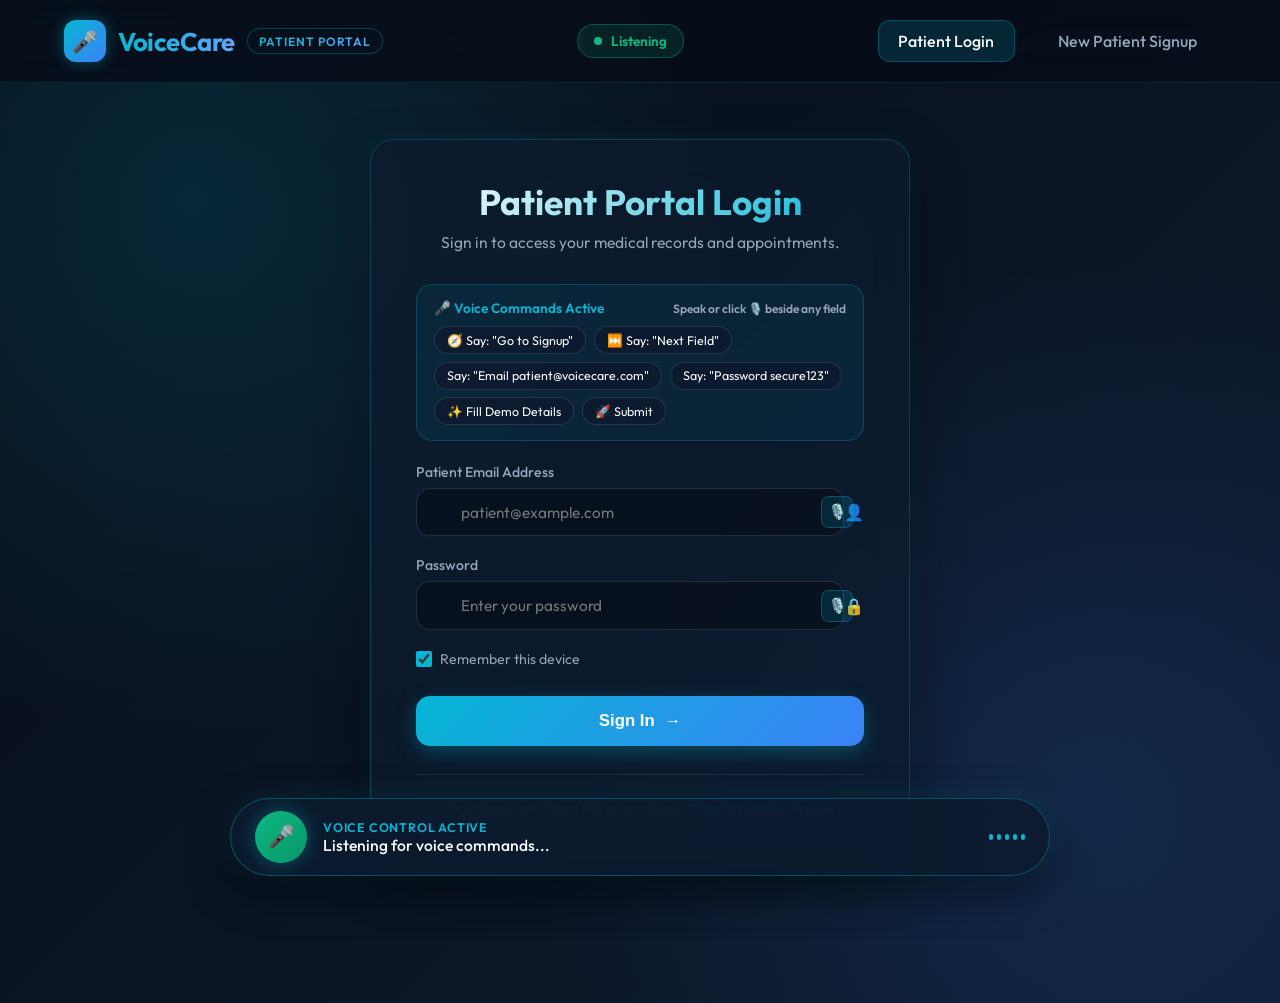
==== commit 639df8b3: "fr" ====
--- a/login.html
+++ b/login.html
@@ -37,6 +37,8 @@
                     <span style="font-size: 0.75rem; color: var(--text-secondary);">Speak or click 🎙️ beside any field</span>
                 </div>
                 <div class="voice-chips">
+                    <span class="voice-chip" data-voice-cmd="go to signup">🧭 Say: "Go to Signup"</span>
+                    <span class="voice-chip" data-voice-cmd="next field">⏭️ Say: "Next Field"</span>
                     <span class="voice-chip" data-voice-cmd="email patient@voicecare.com">Say: "Email patient@voicecare.com"</span>
                     <span class="voice-chip" data-voice-cmd="password secure123">Say: "Password secure123"</span>
                     <span class="voice-chip" data-voice-cmd="fill demo details">✨ Fill Demo Details</span>
